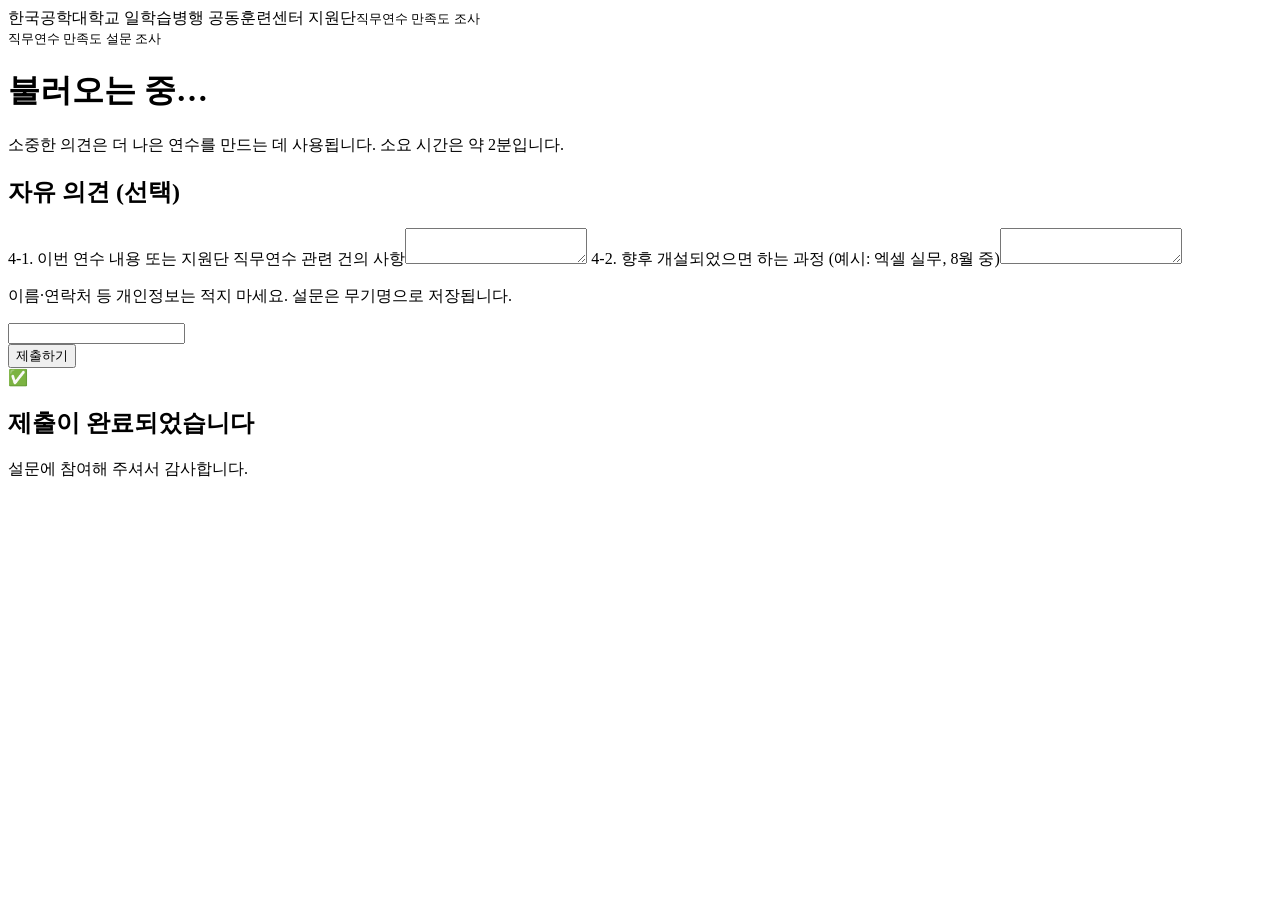
==== index.html @ d5e53ed8 "Add initial index.html for survey form" ====
<!DOCTYPE html><html lang="ko"><head><meta charset="utf-8"><meta name="viewport" content="width=device-width,initial-scale=1">
<meta name="robots" content="noindex,nofollow"><meta name="theme-color" content="#1758A8">
<title>직무연수 만족도 조사 · 한국공학대학교</title><link rel="stylesheet" href="style.css"></head><body>
<header><div class="bar"><div class="brand">한국공학대학교 일학습병행 공동훈련센터 지원단<small>직무연수 만족도 조사</small></div></div></header>
<main><div class="hero"><small>직무연수 만족도 설문 조사</small><h1 id="hT">불러오는 중…</h1><p id="hD"></p><p id="hI"></p>
<p style="margin-top:10px">소중한 의견은 더 나은 연수를 만드는 데 사용됩니다. 소요 시간은 약 2분입니다.</p></div>
<form id="fm" onsubmit="return false"><div id="qs"></div>
<div class="card"><h2>자유 의견 (선택)</h2>
<label class="f" for="c1">4-1. 이번 연수 내용 또는 지원단 직무연수 관련 건의 사항</label><textarea id="c1" maxlength="1000"></textarea>
<label class="f" for="c2">4-2. 향후 개설되었으면 하는 과정 (예시: 엑셀 실무, 8월 중)</label><textarea id="c2" maxlength="1000"></textarea>
<p class="mut">이름·연락처 등 개인정보는 적지 마세요. 설문은 무기명으로 저장됩니다.</p></div>
<input class="hp" id="hp" tabindex="-1" autocomplete="off" aria-hidden="true">
<div id="er" class="err" role="alert"></div><button id="sb" class="btn" type="button">제출하기</button></form>
<div id="done" class="card center hide"><div class="big">✅</div><h2>제출이 완료되었습니다</h2><p>설문에 참여해 주셔서 감사합니다.</p></div></main>
<script src="config.js"></script><script>
const $=i=>document.getElementById(i);let course={title:"",date:""};
$("qs").innerHTML=CATS.map(([c,qs])=>`<div class="card"><h2>${c}</h2>`+qs.map(([id,t])=>`<div class="q"><p><span>${id}</span>${t}</p><div class="opts" role="radiogroup" aria-label="${id}">`+[5,4,3,2,1].map(v=>`<label><input type="radio" name="q${id}" value="${v}"><span><b>${v}</b>${LB[v]}</span></label>`).join("")+`</div></div>`).join("")+`</div>`).join("");
const KEY=()=>"kdual-survey-done:"+course.title+course.date;
fetch(SURVEY_API+"?action=course").then(r=>r.json()).then(c=>{course=c;$("hT").textContent=c.title;$("hD").textContent="연수일자: "+c.date;$("hI").textContent="강사: "+String(c.instr||"").replace(/\n/g," / ");
 try{if(localStorage.getItem(KEY())){$("fm").classList.add("hide");$("done").classList.remove("hide");$("done").querySelector("h2").textContent="이미 제출하셨습니다"}}catch(e){}
}).catch(()=>{$("hT").textContent="과정 정보를 불러오지 못했습니다";$("er").textContent="잠시 후 새로고침해 주세요."});
$("sb").onclick=async()=>{if($("hp").value)return;const sc={};
 for(const[,qs]of CATS)for(const[id]of qs){const r=document.querySelector(`input[name="q${id}"]:checked`);if(!r){$("er").textContent=id+" 문항에 응답해 주세요.";return}sc[id]=+r.value}
 $("sb").disabled=true;$("er").textContent="";
 try{const r=await fetch(SURVEY_API,{method:"POST",headers:{"Content-Type":"text/plain;charset=utf-8"},body:JSON.stringify({sc,c1:$("c1").value.trim(),c2:$("c2").value.trim()})});
  const j=await r.json();if(!j.ok)throw 0;try{localStorage.setItem(KEY(),"1")}catch(e){}
  $("fm").classList.add("hide");$("done").classList.remove("hide");scrollTo(0,0)}
 catch(e){$("er").textContent="제출에 실패했습니다. 잠시 후 다시 시도해 주세요.";$("sb").disabled=false}};
</script></body></html>
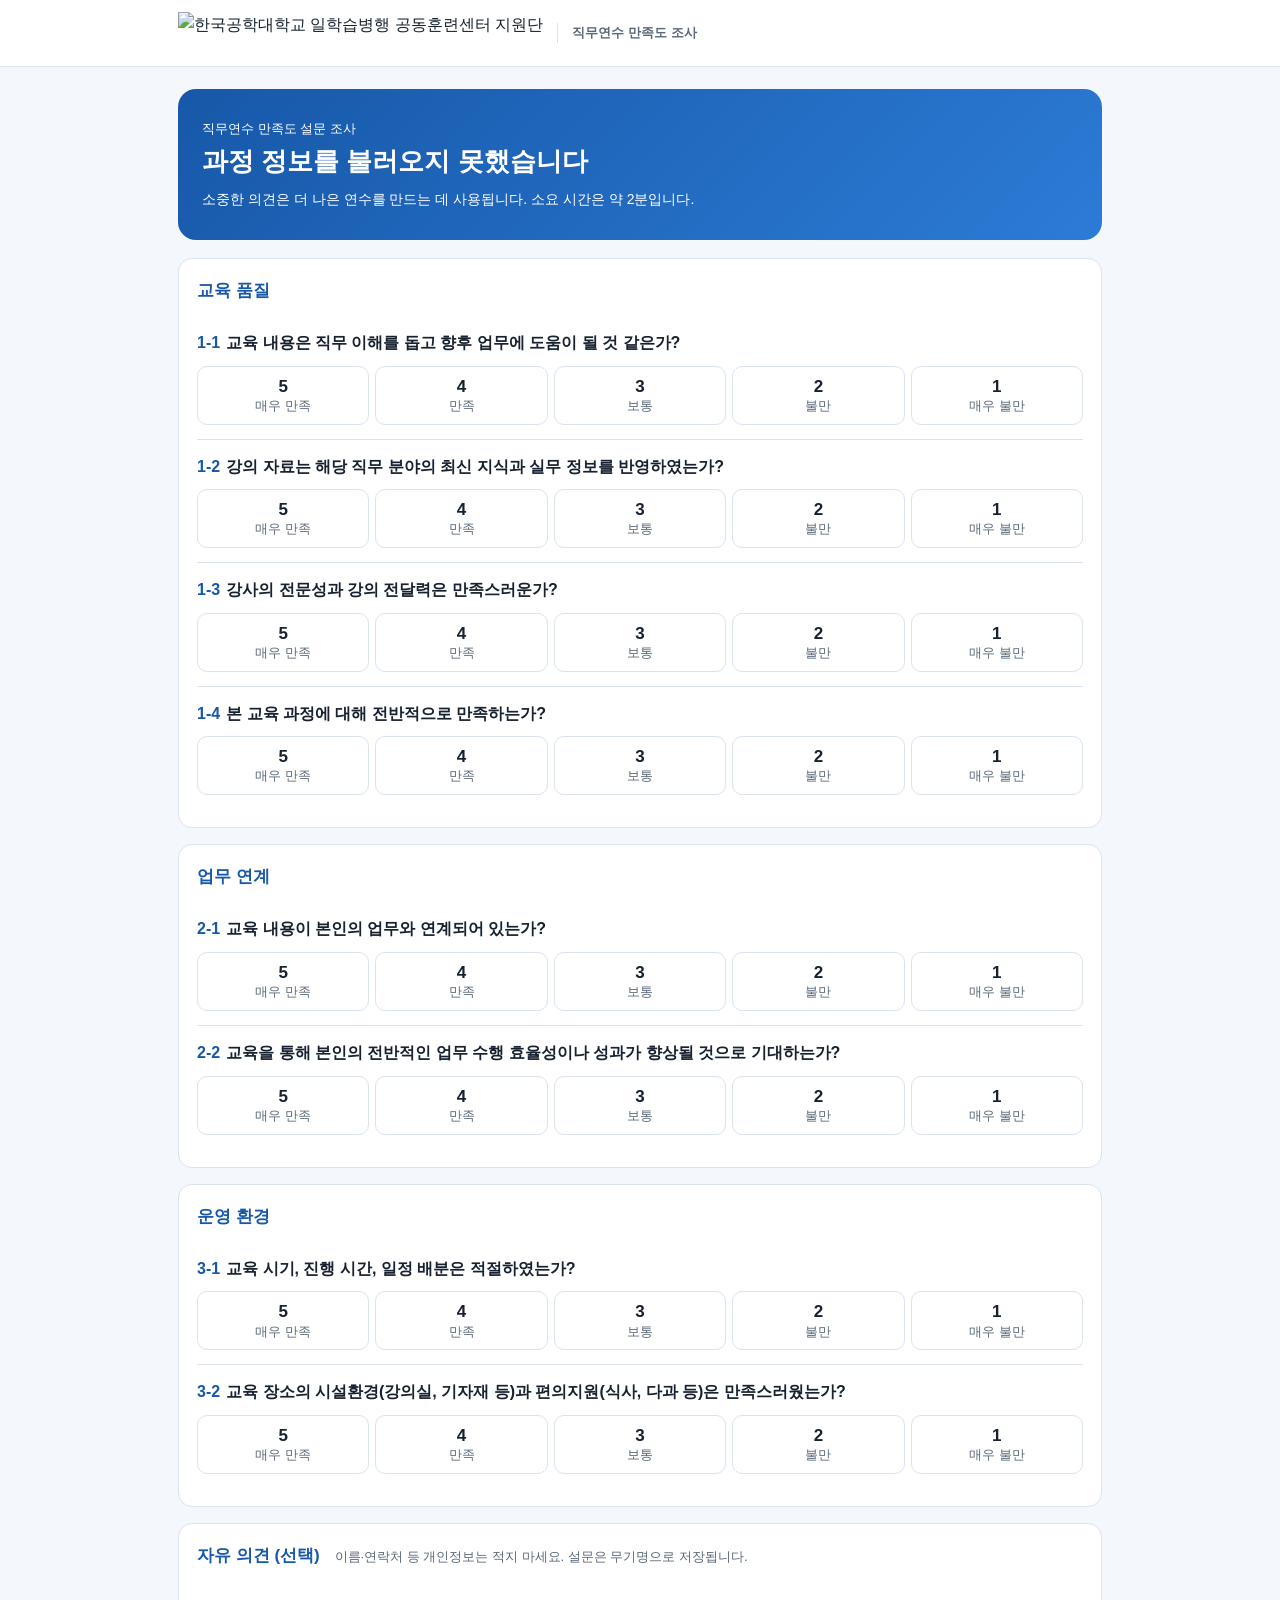
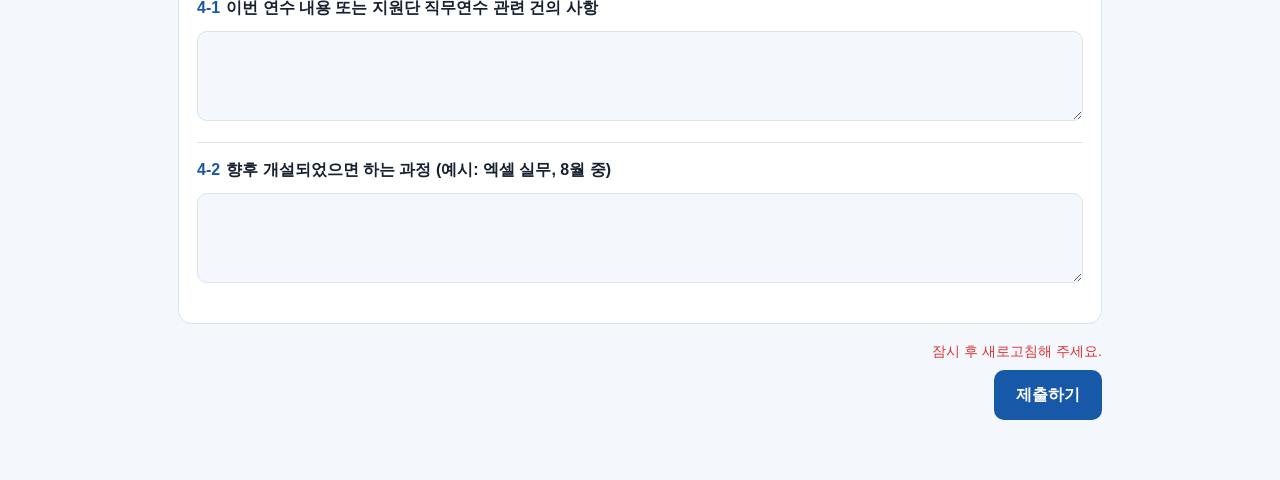
==== commit e7b17e85: "Add files via upload" ====
--- a/index.html
+++ b/index.html
@@ -1,16 +1,15 @@
 <!DOCTYPE html><html lang="ko"><head><meta charset="utf-8"><meta name="viewport" content="width=device-width,initial-scale=1">
 <meta name="robots" content="noindex,nofollow"><meta name="theme-color" content="#1758A8">
 <title>직무연수 만족도 조사 · 한국공학대학교</title><link rel="stylesheet" href="style.css"></head><body>
-<header><div class="bar"><div class="brand">한국공학대학교 일학습병행 공동훈련센터 지원단<small>직무연수 만족도 조사</small></div></div></header>
+<header><div class="bar"><div class="brandw"><img class="logo" src="logo.png" alt="한국공학대학교 일학습병행 공동훈련센터 지원단"><span class="sub">직무연수 만족도 조사</span></div></div></header>
 <main><div class="hero"><small>직무연수 만족도 설문 조사</small><h1 id="hT">불러오는 중…</h1><p id="hD"></p><p id="hI"></p>
 <p style="margin-top:10px">소중한 의견은 더 나은 연수를 만드는 데 사용됩니다. 소요 시간은 약 2분입니다.</p></div>
 <form id="fm" onsubmit="return false"><div id="qs"></div>
-<div class="card"><h2>자유 의견 (선택)</h2>
-<label class="f" for="c1">4-1. 이번 연수 내용 또는 지원단 직무연수 관련 건의 사항</label><textarea id="c1" maxlength="1000"></textarea>
-<label class="f" for="c2">4-2. 향후 개설되었으면 하는 과정 (예시: 엑셀 실무, 8월 중)</label><textarea id="c2" maxlength="1000"></textarea>
-<p class="mut">이름·연락처 등 개인정보는 적지 마세요. 설문은 무기명으로 저장됩니다.</p></div>
+<div class="card"><h2>자유 의견 (선택) <span class="note">이름·연락처 등 개인정보는 적지 마세요. 설문은 무기명으로 저장됩니다.</span></h2>
+<div class="q"><label class="ql" for="c1"><span>4-1</span>이번 연수 내용 또는 지원단 직무연수 관련 건의 사항</label><textarea id="c1" maxlength="1000"></textarea></div>
+<div class="q"><label class="ql" for="c2"><span>4-2</span>향후 개설되었으면 하는 과정 (예시: 엑셀 실무, 8월 중)</label><textarea id="c2" maxlength="1000"></textarea></div></div>
 <input class="hp" id="hp" tabindex="-1" autocomplete="off" aria-hidden="true">
-<div id="er" class="err" role="alert"></div><button id="sb" class="btn" type="button">제출하기</button></form>
+<div id="er" class="err" role="alert" style="text-align:right"></div><div style="display:flex;justify-content:flex-end"><button id="sb" class="btn" type="button">제출하기</button></div></form>
 <div id="done" class="card center hide"><div class="big">✅</div><h2>제출이 완료되었습니다</h2><p>설문에 참여해 주셔서 감사합니다.</p></div></main>
 <script src="config.js"></script><script>
 const $=i=>document.getElementById(i);let course={title:"",date:""};
--- a/style.css
+++ b/style.css
@@ -0,0 +1,36 @@
+:root{--pri:#1758A8;--bg:#f4f7fb;--card:#fff;--tx:#17212f;--mut:#5b6879;--bd:#dbe3ee;--soft:#e8f0fb}
+*{box-sizing:border-box}body{margin:0;background:var(--bg);color:var(--tx);font:16px/1.6 "Pretendard","Noto Sans KR","Malgun Gothic",sans-serif}
+header{background:var(--card);border-bottom:1px solid var(--bd)}
+.bar{max-width:960px;margin:auto;padding:12px 18px;display:flex;justify-content:space-between;align-items:center;flex-wrap:wrap;gap:8px}
+.brand{font-weight:700;color:var(--pri)}.brand small{display:block;font-weight:400;color:var(--mut);font-size:12px}
+.bar a{color:var(--pri);text-decoration:none;font-weight:600;font-size:14px}
+main{max-width:960px;margin:auto;padding:22px 18px 60px}
+.hero{background:linear-gradient(135deg,#1758A8,#2c7bd6);color:#fff;border-radius:18px;padding:26px 24px;margin-bottom:18px}
+.hero h1{margin:4px 0 10px;font-size:26px;line-height:1.3}.hero p{margin:3px 0;font-size:14px}
+.card{background:var(--card);border:1px solid var(--bd);border-radius:14px;padding:18px;margin-bottom:16px}
+.card h2{margin:0 0 12px;font-size:17px;color:var(--pri)}
+.q{padding:14px 0;border-top:1px solid var(--bd)}.q:first-of-type{border-top:0}.q p{margin:0 0 10px;font-weight:600}.q p span{color:var(--pri);margin-right:6px}
+.opts{display:grid;grid-template-columns:repeat(5,1fr);gap:6px}.opts label{cursor:pointer}.opts input{position:absolute;opacity:0}
+.opts span{display:block;text-align:center;border:1.5px solid var(--bd);border-radius:10px;padding:9px 2px;font-size:13px;line-height:1.3;color:var(--mut)}
+.opts b{display:block;font-size:17px;color:var(--tx)}
+.opts input:checked+span{background:var(--pri);border-color:var(--pri);color:#fff}.opts input:checked+span b{color:#fff}
+.opts input:focus-visible+span{outline:2px solid var(--pri);outline-offset:2px}
+textarea,input[type=text],input[type=password]{width:100%;font:inherit;color:var(--tx);background:var(--bg);border:1.5px solid var(--bd);border-radius:10px;padding:10px}
+textarea{min-height:90px;resize:vertical}label.f{display:block;font-weight:600;margin:10px 0 4px;font-size:14px}
+.btn{background:var(--pri);color:#fff;border:0;border-radius:10px;padding:12px 22px;font:inherit;font-weight:700;cursor:pointer}
+.btn.sec{background:var(--soft);color:var(--pri)}.btn:disabled{opacity:.5}
+.row{display:flex;gap:10px;flex-wrap:wrap;align-items:center}.mut{color:var(--mut);font-size:13px}.err{color:#d33;font-size:14px;margin:8px 0}
+.stats{display:grid;grid-template-columns:repeat(auto-fit,minmax(150px,1fr));gap:12px;margin-bottom:16px}
+.stat{background:var(--card);border:1px solid var(--bd);border-radius:14px;padding:14px}.stat div{font-size:28px;font-weight:800;color:var(--pri)}.stat span{font-size:13px;color:var(--mut)}
+table{width:100%;border-collapse:collapse;font-size:14px}th,td{padding:8px 6px;border-bottom:1px solid var(--bd);text-align:center}th{color:var(--mut)}td.l,th.l{text-align:left}
+tr.cat td{background:var(--soft);font-weight:700;color:var(--pri)}.scroll{overflow-x:auto}
+.bar5{display:flex;height:10px;border-radius:5px;overflow:hidden;background:var(--bd);min-width:90px}.bar5 i{display:block}
+.cm{border-left:3px solid var(--pri);padding:6px 12px;margin:8px 0;background:var(--bg);border-radius:6px;white-space:pre-wrap;font-size:14px}
+.hide{display:none!important}.center{text-align:center;padding:40px 10px}.big{font-size:48px}.hp{position:absolute;left:-9999px}
+@media(max-width:520px){.opts span{font-size:11px}.hero h1{font-size:22px}}
+@media print{.noprint{display:none!important}body{background:#fff}.stats{grid-template-columns:repeat(5,1fr);gap:8px}.stat{padding:10px}.stat div{font-size:22px}.stat span{font-size:11px}}
+
+.brandw{display:flex;align-items:center;gap:14px;flex-wrap:wrap}.brandw a{display:block}.logo{height:42px;width:auto;display:block}.sub{color:var(--mut);font-size:13px;font-weight:600;border-left:1px solid var(--bd);padding-left:14px}
+@media(max-width:520px){.logo{height:34px}.sub{border:0;padding:0}}
+.q label.ql{display:block;margin:0 0 10px;font-weight:600;font-size:16px}.q label.ql span{color:var(--pri);margin-right:6px}
+.card h2 .note{font-size:13px;font-weight:400;color:var(--mut);margin-left:10px}
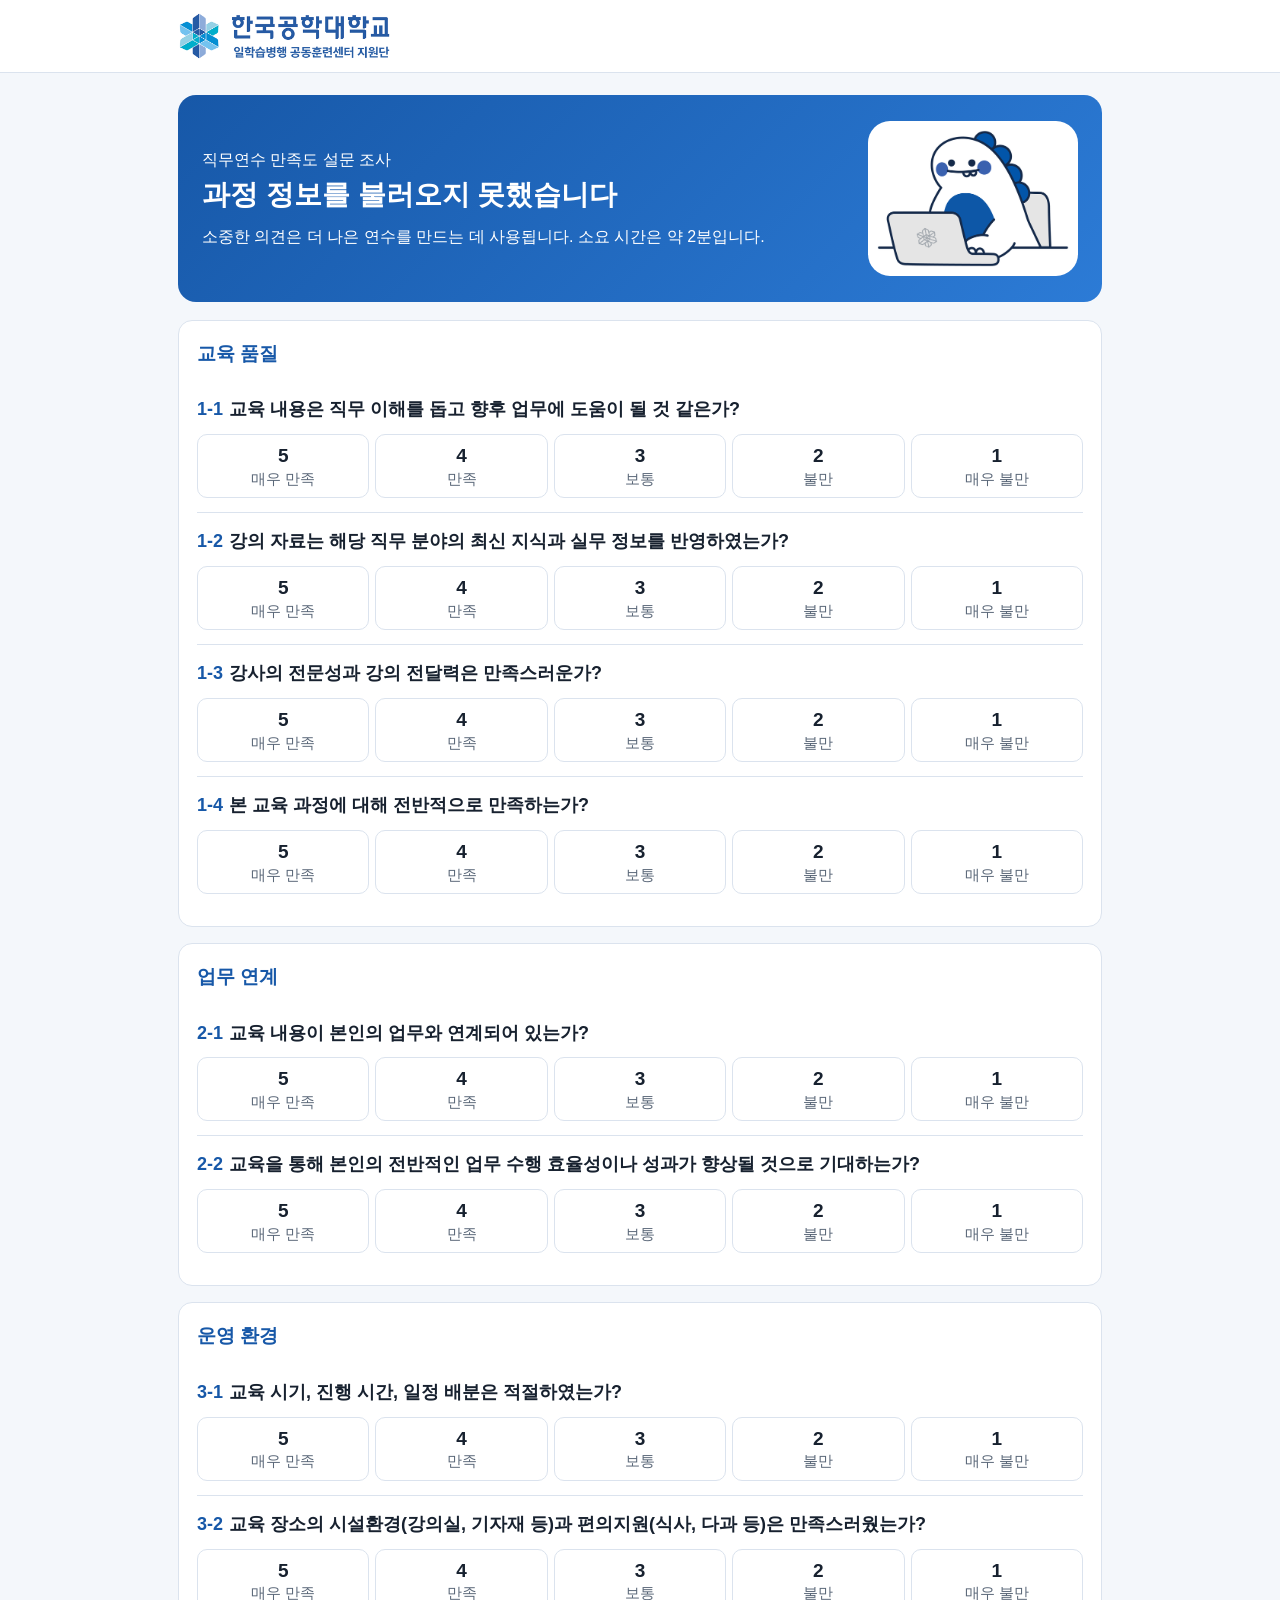
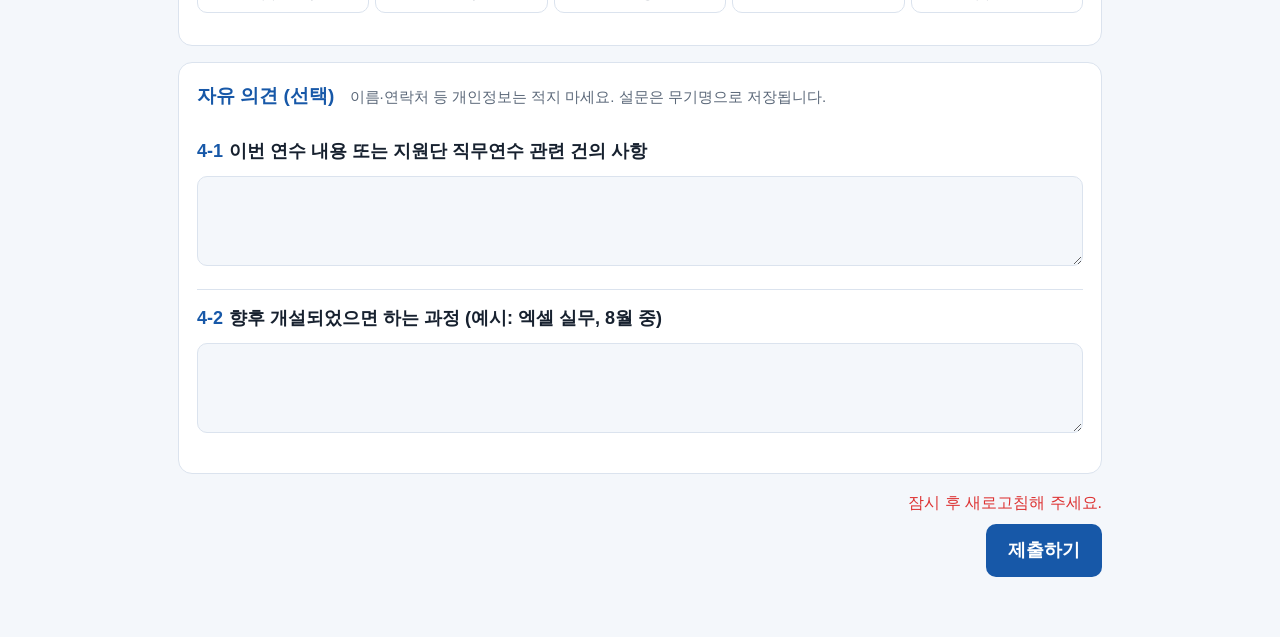
==== commit 8c623dfc: "Add files via upload" ====
--- a/index.html
+++ b/index.html
@@ -1,9 +1,9 @@
 <!DOCTYPE html><html lang="ko"><head><meta charset="utf-8"><meta name="viewport" content="width=device-width,initial-scale=1">
 <meta name="robots" content="noindex,nofollow"><meta name="theme-color" content="#1758A8">
-<title>직무연수 만족도 조사 · 한국공학대학교</title><link rel="stylesheet" href="style.css"></head><body>
-<header><div class="bar"><div class="brandw"><img class="logo" src="logo.png" alt="한국공학대학교 일학습병행 공동훈련센터 지원단"><span class="sub">직무연수 만족도 조사</span></div></div></header>
-<main><div class="hero"><small>직무연수 만족도 설문 조사</small><h1 id="hT">불러오는 중…</h1><p id="hD"></p><p id="hI"></p>
-<p style="margin-top:10px">소중한 의견은 더 나은 연수를 만드는 데 사용됩니다. 소요 시간은 약 2분입니다.</p></div>
+<title>직무연수 만족도 조사 · 한국공학대학교</title><link rel="stylesheet" href="style.css"></head><body class="student">
+<header><div class="bar"><div class="brandw"><img class="logo" src="logo.png" alt="한국공학대학교 일학습병행 공동훈련센터 지원단"></div></div></header>
+<main><div class="hero"><div class="hero-t"><small>직무연수 만족도 설문 조사</small><h1 id="hT">불러오는 중…</h1><p id="hD"></p><p id="hI"></p>
+<p style="margin-top:10px">소중한 의견은 더 나은 연수를 만드는 데 사용됩니다. 소요 시간은 약 2분입니다.</p></div><img class="tino" src="tino.png" alt="" aria-hidden="true"></div>
 <form id="fm" onsubmit="return false"><div id="qs"></div>
 <div class="card"><h2>자유 의견 (선택) <span class="note">이름·연락처 등 개인정보는 적지 마세요. 설문은 무기명으로 저장됩니다.</span></h2>
 <div class="q"><label class="ql" for="c1"><span>4-1</span>이번 연수 내용 또는 지원단 직무연수 관련 건의 사항</label><textarea id="c1" maxlength="1000"></textarea></div>
--- a/style.css
+++ b/style.css
@@ -34,3 +34,14 @@
 @media(max-width:520px){.logo{height:34px}.sub{border:0;padding:0}}
 .q label.ql{display:block;margin:0 0 10px;font-weight:600;font-size:16px}.q label.ql span{color:var(--pri);margin-right:6px}
 .card h2 .note{font-size:13px;font-weight:400;color:var(--mut);margin-left:10px}
+
+/* 수강생 페이지 전용 */
+.student .hero{display:flex;align-items:center;justify-content:space-between;gap:20px}.student .hero-t{flex:1;min-width:0}
+.student .tino{flex:0 0 auto;width:210px;height:auto;background:#fff;border-radius:22px;padding:6px;display:block}
+.student{font-size:18px}.student .logo{height:48px}
+.student .hero h1{font-size:28px}.student .hero p,.student .hero small{font-size:16px}
+.student .card h2{font-size:19px}.student .card h2 .note,.student .mut{font-size:15px}
+.student .opts span{font-size:15px}.student .opts b{font-size:19px}
+.student .q label.ql{font-size:18px}.student .err{font-size:16px}
+@media(max-width:600px){.student .tino{width:96px;border-radius:14px}.student .logo{height:38px}}
+@media(max-width:520px){.student .opts span{font-size:12.5px}.student .hero h1{font-size:23px}.student .hero{gap:12px}}
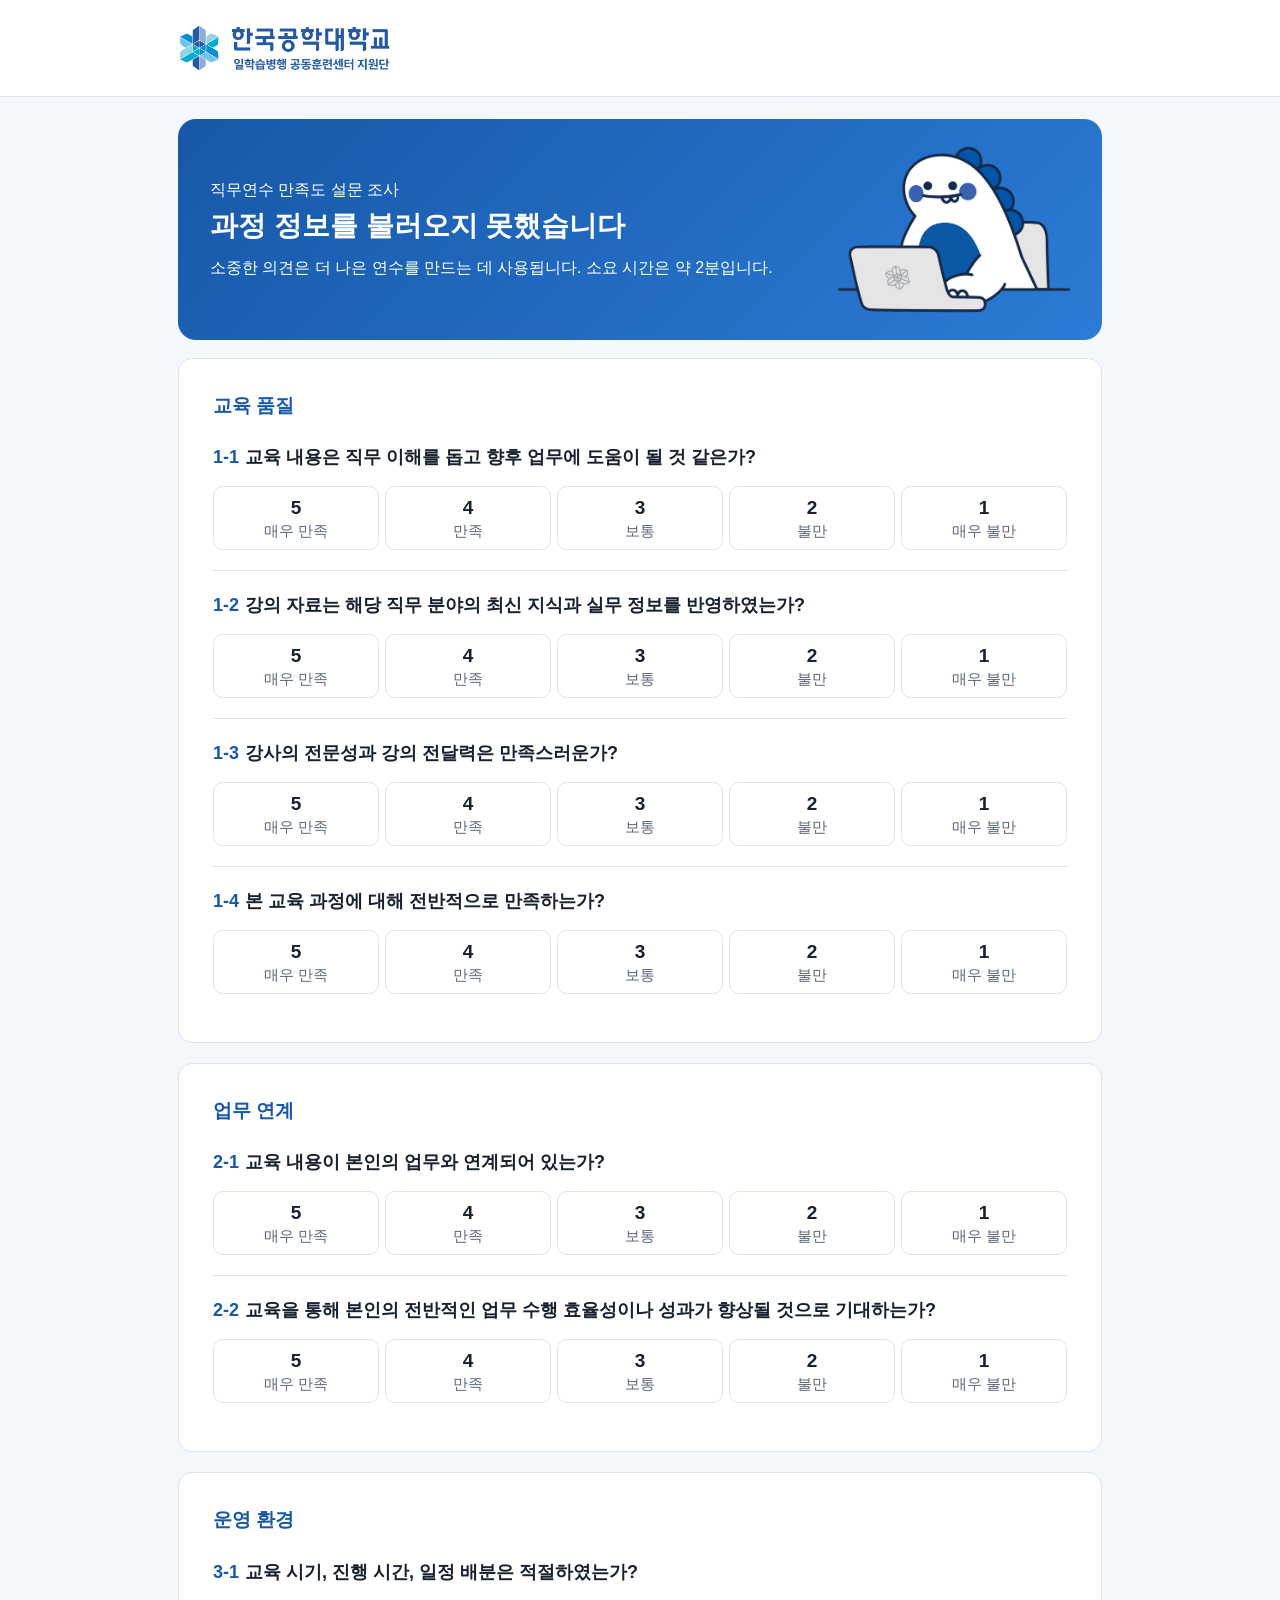
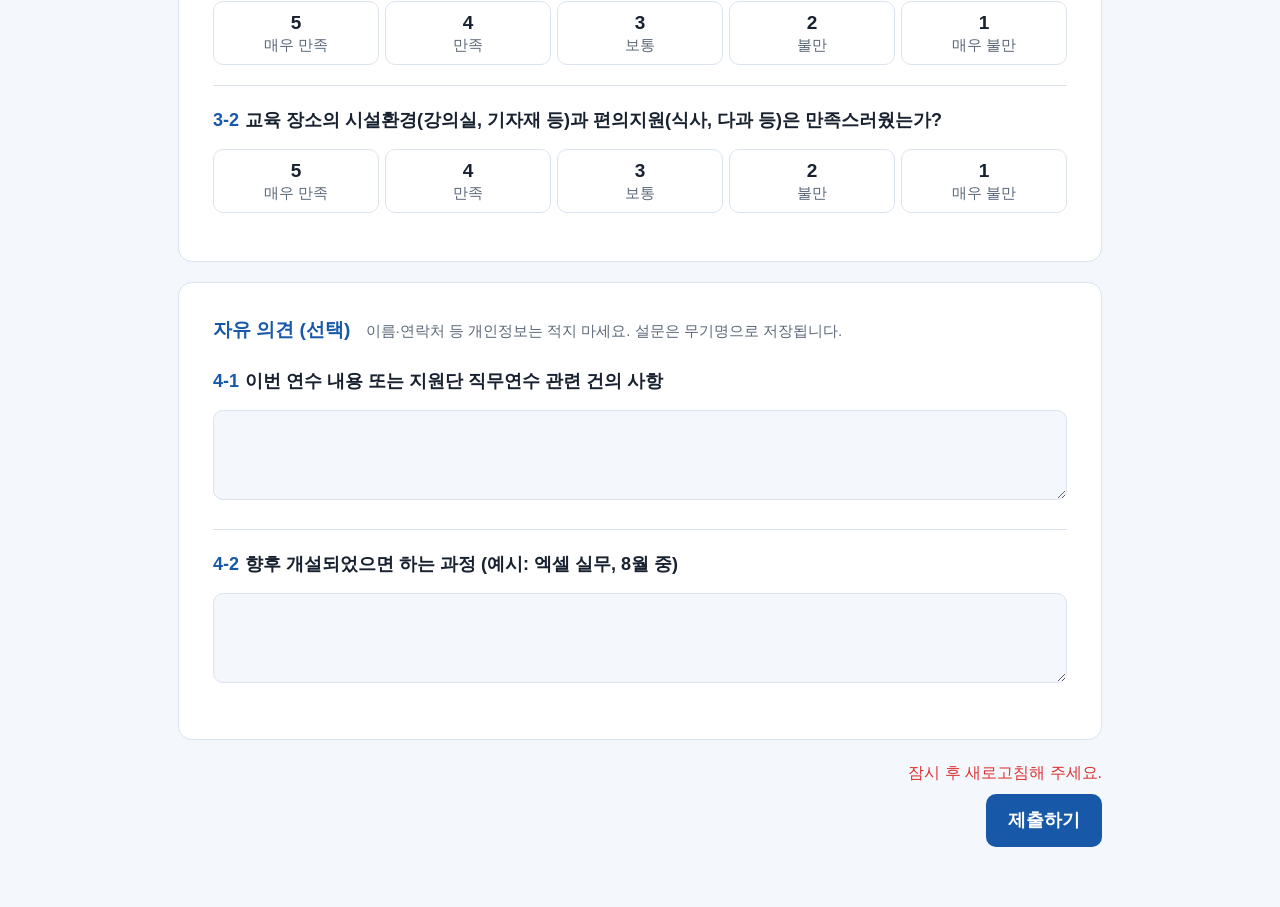
==== commit e40295e8: "Add files via upload" ====
--- a/index.html
+++ b/index.html
@@ -1,6 +1,10 @@
 <!DOCTYPE html><html lang="ko"><head><meta charset="utf-8"><meta name="viewport" content="width=device-width,initial-scale=1">
 <meta name="robots" content="noindex,nofollow"><meta name="theme-color" content="#1758A8">
-<title>직무연수 만족도 조사 · 한국공학대학교</title><link rel="stylesheet" href="style.css"></head><body class="student">
+<title>직무연수 만족도 조사 · 한국공학대학교</title>
+<meta property="og:type" content="website"><meta property="og:site_name" content="한국공학대학교 일학습병행 공동훈련센터 지원단">
+<meta property="og:title" content="직무연수 만족도 조사"><meta property="og:description" content="소중한 의견은 더 나은 연수를 만드는 데 사용됩니다. (소요 시간 약 2분)">
+<meta property="og:image" content="https://jylee1011-web.github.io/kdual-survey/og.png"><meta property="og:image:width" content="1200"><meta property="og:image:height" content="630">
+<meta name="twitter:card" content="summary_large_image"><link rel="stylesheet" href="style.css"></head><body class="student">
 <header><div class="bar"><div class="brandw"><img class="logo" src="logo.png" alt="한국공학대학교 일학습병행 공동훈련센터 지원단"></div></div></header>
 <main><div class="hero"><div class="hero-t"><small>직무연수 만족도 설문 조사</small><h1 id="hT">불러오는 중…</h1><p id="hD"></p><p id="hI"></p>
 <p style="margin-top:10px">소중한 의견은 더 나은 연수를 만드는 데 사용됩니다. 소요 시간은 약 2분입니다.</p></div><img class="tino" src="tino.png" alt="" aria-hidden="true"></div>
--- a/style.css
+++ b/style.css
@@ -37,11 +37,30 @@
 
 /* 수강생 페이지 전용 */
 .student .hero{display:flex;align-items:center;justify-content:space-between;gap:20px}.student .hero-t{flex:1;min-width:0}
-.student .tino{flex:0 0 auto;width:210px;height:auto;background:#fff;border-radius:22px;padding:6px;display:block}
+.student .tino{flex:0 0 auto;width:240px;height:auto;display:block;margin:-6px -4px -6px 0}
 .student{font-size:18px}.student .logo{height:48px}
 .student .hero h1{font-size:28px}.student .hero p,.student .hero small{font-size:16px}
 .student .card h2{font-size:19px}.student .card h2 .note,.student .mut{font-size:15px}
 .student .opts span{font-size:15px}.student .opts b{font-size:19px}
 .student .q label.ql{font-size:18px}.student .err{font-size:16px}
-@media(max-width:600px){.student .tino{width:96px;border-radius:14px}.student .logo{height:38px}}
+@media(max-width:600px){.student .tino{width:110px}.student .logo{height:38px}.student .bar{padding:16px 18px}.student .card{padding:22px 20px}}
 @media(max-width:520px){.student .opts span{font-size:12.5px}.student .hero h1{font-size:23px}.student .hero{gap:12px}}
+
+/* 여백 조정 */
+.student .bar{padding:24px 18px}
+.student .hero{padding:30px 32px}
+.student .card{padding:32px 34px 28px;margin-bottom:20px}
+.student .card h2{margin:0 0 18px}
+.student .q{padding:20px 0}
+.student .q:first-of-type{padding-top:4px}
+.student .q label.ql{margin-bottom:14px}
+.student .q p{margin-bottom:14px}
+@media(max-width:600px){.student .bar{padding:16px 18px}.student .hero{padding:22px 20px}.student .card{padding:22px 20px 18px}.student .q{padding:16px 0}}
+
+/* 모바일 글자 크기 · 한글 단어 단위 줄바꿈 */
+.student{word-break:keep-all;overflow-wrap:break-word}
+@media(max-width:600px){.student{font-size:16px}
+.student .hero h1{font-size:22px}.student .hero p,.student .hero small{font-size:14px}
+.student .card h2{font-size:17px}.student .card h2 .note,.student .mut{font-size:13px}
+.student .q label.ql{font-size:16px}.student .opts span{font-size:12px}.student .opts b{font-size:17px}
+.student .err{font-size:14px}.student .btn{font-size:16px}.student textarea{font-size:16px}}
